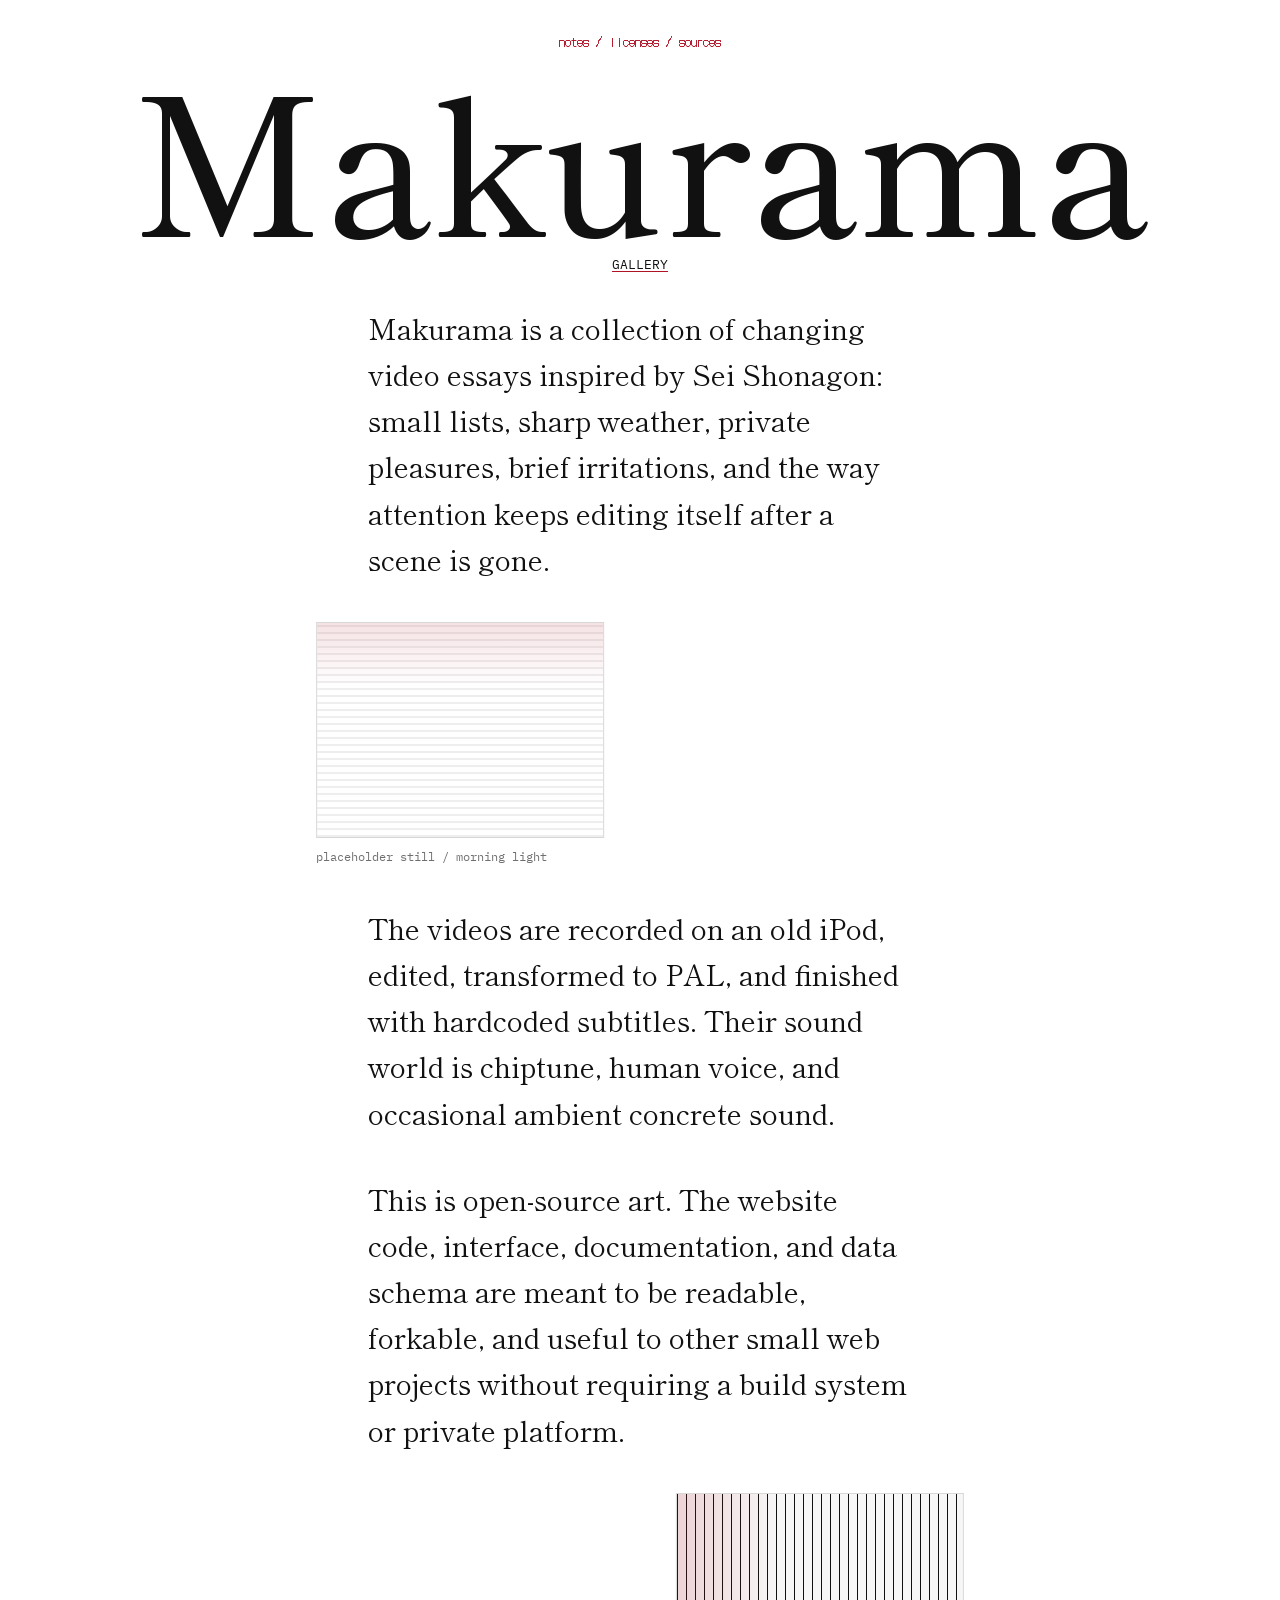
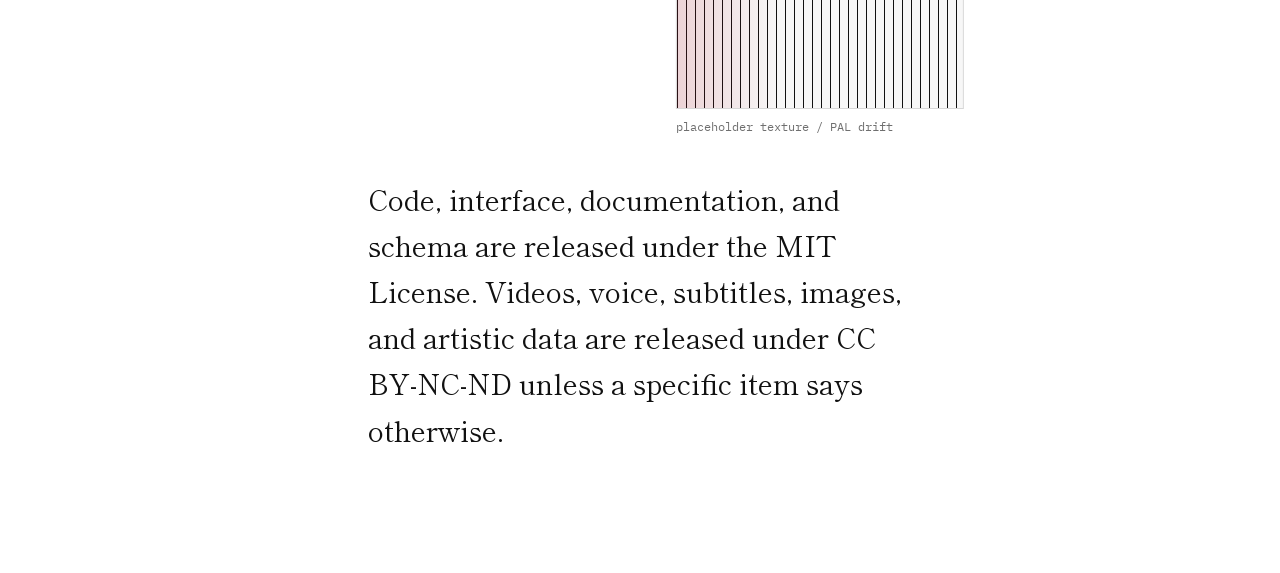
==== info.html @ 8e90f1b4 "Prototyping" ====
<!doctype html>
<html lang="en">
  <head>
    <meta charset="utf-8">
    <meta name="viewport" content="width=device-width, initial-scale=1">
    <meta name="description" content="Project information for Makurama.">
    <title>Makurama Info</title>
    <link rel="preconnect" href="https://fonts.googleapis.com">
    <link rel="preconnect" href="https://fonts.gstatic.com" crossorigin>
    <link href="https://fonts.googleapis.com/css2?family=DotGothic16&family=Dr+Sugiyama&family=IBM+Plex+Mono:wght@400;500;600&family=Shippori+Mincho:wght@400;500;700&display=swap" rel="stylesheet">
    <link rel="stylesheet" href="assets/css/style.css">
  </head>
  <body class="info-page">
    <a class="skip-link" href="#main">Skip to content</a>

    <header class="site-header compact-header">
      <p class="lofi-mark">notes / licenses / sources</p>
      <h1>Makurama</h1>
      <nav aria-label="Primary navigation">
        <a href="index.html">Gallery</a>
      </nav>
    </header>

    <main id="main" class="info-main" tabindex="-1">
      <article class="river-text">
        <p>
          Makurama is a collection of changing video essays inspired by Sei Shonagon:
          small lists, sharp weather, private pleasures, brief irritations, and the way
          attention keeps editing itself after a scene is gone.
        </p>

        <figure class="info-figure protrude-left">
          <div class="placeholder-image" role="img" aria-label="Placeholder still from a low resolution video"></div>
          <figcaption>placeholder still / morning light</figcaption>
        </figure>

        <p>
          The videos are recorded on an old iPod, edited, transformed to PAL, and finished
          with hardcoded subtitles. Their sound world is chiptune, human voice, and occasional
          ambient concrete sound.
        </p>

        <p>
          This is open-source art. The website code, interface, documentation, and data schema
          are meant to be readable, forkable, and useful to other small web projects without
          requiring a build system or private platform.
        </p>

        <figure class="info-figure protrude-right">
          <div class="placeholder-image striped" role="img" aria-label="Placeholder PAL texture block"></div>
          <figcaption>placeholder texture / PAL drift</figcaption>
        </figure>

        <p>
          Code, interface, documentation, and schema are released under the MIT License.
          Videos, voice, subtitles, images, and artistic data are released under
          CC BY-NC-ND unless a specific item says otherwise.
        </p>
      </article>
    </main>
  </body>
</html>
---- assets/css/style.css ----
:root {
  --paper: #fff;
  --ink: #111;
  --muted: #6f6f6f;
  --line: #d7d7d7;
  --soft: #f3f3f3;
  --red: #b11226;
  --focus: #d21f3c;
  --title-font: "Shippori Mincho", "Times New Roman", serif;
  --ui-font: "IBM Plex Mono", "Courier New", monospace;
  --accent-font: "DotGothic16", "IBM Plex Mono", monospace;
}

* {
  box-sizing: border-box;
}

html {
  background: var(--paper);
  color: var(--ink);
  font-family: var(--ui-font);
  font-size: 16px;
}

body {
  margin: 0;
  min-height: 100vh;
}

body.intro-active {
  overflow: hidden;
}

body.overlay-open {
  overflow: hidden;
}

a {
  color: inherit;
  text-decoration-color: var(--red);
  text-decoration-thickness: 1px;
  text-underline-offset: 0.18em;
}

button,
video {
  font: inherit;
}

button {
  color: inherit;
}

:focus-visible {
  outline: 2px solid var(--focus);
  outline-offset: 4px;
}

.visually-hidden {
  position: absolute;
  width: 1px;
  height: 1px;
  padding: 0;
  margin: -1px;
  overflow: hidden;
  clip: rect(0, 0, 0, 0);
  white-space: nowrap;
  border: 0;
}

.skip-link {
  position: fixed;
  left: 1rem;
  top: 1rem;
  z-index: 20;
  padding: 0.65rem 0.85rem;
  background: var(--paper);
  border: 1px solid var(--ink);
  transform: translateY(-180%);
}

.skip-link:focus {
  transform: translateY(0);
}

#intro-screen {
  position: fixed;
  inset: 0;
  z-index: 9999;
  display: grid;
  place-items: center;
  padding: 1.5rem;
  background: var(--paper);
  color: var(--ink);
  opacity: 1;
  pointer-events: auto;
  cursor: pointer;
  transition: opacity 1200ms ease;
}

#intro-screen.intro-dismissing,
#intro-screen.intro-hidden {
  opacity: 0;
  pointer-events: none;
}

#intro-screen blockquote {
  margin: 0;
}

#intro-screen p {
  max-width: 18rem;
  margin: 0;
  color: var(--muted);
  font-family: var(--title-font);
  font-size: clamp(1.25rem, 4vw, 2.2rem);
  line-height: 1.35;
  text-align: center;
}

.site-header {
  display: grid;
  place-items: center;
  gap: 1rem;
  padding: 2rem 1.25rem 2.5rem;
  text-align: center;
}

.compact-header {
  padding-bottom: 1rem;
}

.site-header h1 {
  margin: 0;
  font-family: var(--title-font);
  font-size: clamp(4.4rem, 16vw, 12rem);
  font-weight: 500;
  line-height: 0.9;
  letter-spacing: 0;
  text-transform: none;
  color: var(--ink);
  background: transparent;
}

.site-title,
.site-title:focus,
.site-title:active,
.site-title:focus-visible,
.site-header h1,
.site-header h1:focus,
.site-header h1:active,
.site-header h1:focus-visible {
  color: var(--ink);
  background: transparent;
}

.site-title:focus {
  outline: none;
}

.site-title:focus-visible {
  outline: 1px solid var(--red);
  outline-offset: 0.35rem;
}

.site-header nav {
  font-size: 0.82rem;
  text-transform: uppercase;
}

.lofi-mark {
  margin: 0;
  color: var(--red);
  font-family: var(--accent-font);
  font-size: 0.82rem;
  letter-spacing: 0;
}

main {
  padding: 0 1.25rem 5rem;
}

.filter-section {
  max-width: 66rem;
  margin: 0 auto 2rem;
}

.tag-filters,
.version-switcher {
  display: flex;
  flex-wrap: wrap;
  justify-content: center;
  gap: 0.55rem;
}

.tag-button,
.version-button,
.close-button {
  min-height: 2.5rem;
  border: 1px solid var(--line);
  background: var(--paper);
  cursor: pointer;
}

.tag-button,
.version-button {
  padding: 0.55rem 0.8rem;
  font-size: 0.78rem;
  text-transform: uppercase;
}

.tag-button[aria-pressed="true"],
.version-button[aria-pressed="true"] {
  border-color: var(--red);
  color: var(--red);
}

.gallery-section {
  max-width: 74rem;
  margin: 0 auto;
}

.gallery {
  display: grid;
  grid-template-columns: repeat(auto-fit, minmax(min(100%, 17rem), 1fr));
  gap: 1px;
  border: 1px solid var(--line);
  background: var(--line);
}

.gallery-card {
  min-height: 24rem;
  background: var(--paper);
}

.card-button {
  display: grid;
  grid-template-rows: minmax(12rem, 1fr) auto;
  width: 100%;
  min-height: 24rem;
  padding: 0;
  border: 0;
  background: var(--paper);
  text-align: left;
  cursor: pointer;
}

.card-button:hover .card-title,
.card-button:focus-visible .card-title {
  color: var(--red);
}

.card-button img {
  width: 100%;
  height: 100%;
  min-height: 12rem;
  object-fit: cover;
  background:
    linear-gradient(90deg, transparent 49%, rgba(0, 0, 0, 0.05) 50%, transparent 51%),
    var(--soft);
  border-bottom: 1px solid var(--line);
  filter: grayscale(1);
}

.card-button img.is-missing {
  border: 0;
  color: transparent;
}

.card-content {
  display: grid;
  gap: 0.8rem;
  padding: 1rem;
}

.card-title {
  font-family: var(--title-font);
  font-size: 1.8rem;
  line-height: 1.1;
}

.card-description {
  color: var(--muted);
  font-size: 0.9rem;
  line-height: 1.55;
}

.card-tags,
.gallery-status,
.transcript-note,
.noscript-fallback,
.text-fallback {
  color: var(--muted);
  font-size: 0.78rem;
  line-height: 1.7;
}

.card-tags {
  color: var(--red);
  font-family: var(--accent-font);
}

.gallery-status {
  margin: 1rem 0 0;
  text-align: center;
}

.text-fallback {
  display: none;
  max-width: 38rem;
  margin: 4rem auto 0;
  border-top: 1px solid var(--line);
  padding-top: 1.5rem;
}

.text-only .text-fallback {
  display: block;
}

.video-overlay {
  position: fixed;
  inset: 0;
  z-index: 10;
  display: grid;
  place-items: center;
  padding: 1rem;
  opacity: 0;
  transition: opacity 260ms ease;
}

.video-overlay.is-visible {
  opacity: 1;
}

.overlay-plane {
  position: absolute;
  inset: 0;
  background: rgba(255, 255, 255, 0.96);
}

.video-dialog {
  position: relative;
  z-index: 1;
  width: min(100%, 58rem);
  max-height: calc(100vh - 2rem);
  overflow: auto;
  display: grid;
  gap: 1rem;
  justify-items: center;
  padding: clamp(1rem, 4vw, 2.5rem);
  background: var(--paper);
  border: 1px solid var(--line);
  text-align: center;
  transform: translateY(0.5rem);
  transition: transform 260ms ease;
}

.video-overlay.is-visible .video-dialog {
  transform: translateY(0);
}

.close-button {
  position: absolute;
  right: 0.75rem;
  top: 0.75rem;
  width: 2.5rem;
  padding: 0;
  color: var(--red);
  font-family: var(--accent-font);
  font-size: 1rem;
}

.video-dialog h2 {
  margin: 0;
  font-family: var(--title-font);
  font-size: clamp(2.4rem, 8vw, 5.5rem);
  font-weight: 500;
  line-height: 1;
}

.overlay-description {
  max-width: 38rem;
  margin: 0;
  color: var(--muted);
  line-height: 1.7;
}

.video-dialog video {
  width: min(100%, 44rem);
  aspect-ratio: 4 / 3;
  background: var(--ink);
}

.noscript-fallback {
  max-width: 38rem;
  margin: 3rem auto;
  padding: 1rem;
  border: 1px solid var(--line);
}

.info-main {
  padding-top: 1rem;
}

.river-text {
  max-width: 34rem;
  margin: 0 auto;
  font-family: var(--title-font);
  font-size: clamp(1.25rem, 2.2vw, 1.75rem);
  line-height: 1.65;
}

.river-text p {
  margin: 0 0 2.5rem;
}

.info-figure {
  width: min(18rem, 62vw);
  margin: 0 0 2.5rem;
  font-family: var(--ui-font);
  font-size: 0.72rem;
  line-height: 1.5;
  color: var(--muted);
}

.protrude-left {
  transform: translateX(-18%);
}

.protrude-right {
  margin-left: auto;
  transform: translateX(18%);
}

.placeholder-image {
  aspect-ratio: 4 / 3;
  border: 1px solid var(--line);
  background:
    linear-gradient(180deg, rgba(177, 18, 38, 0.12), transparent 30%),
    repeating-linear-gradient(0deg, #eee 0 2px, #fff 2px 7px);
}

.placeholder-image.striped {
  background:
    linear-gradient(90deg, rgba(177, 18, 38, 0.16), transparent 36%),
    repeating-linear-gradient(90deg, #111 0 1px, #f7f7f7 1px 9px);
}

.info-figure figcaption {
  margin-top: 0.6rem;
}

@media (max-width: 640px) {
  .site-header h1 {
    font-size: clamp(4rem, 22vw, 7rem);
  }

  .gallery-card,
  .card-button {
    min-height: 21rem;
  }

  .protrude-left,
  .protrude-right {
    transform: none;
  }
}

@media (prefers-reduced-motion: reduce) {
  #intro-screen {
    transition-duration: 80ms !important;
  }

  *,
  *::before,
  *::after {
    scroll-behavior: auto !important;
    transition-duration: 0.001ms !important;
    animation-duration: 0.001ms !important;
    animation-iteration-count: 1 !important;
  }
}
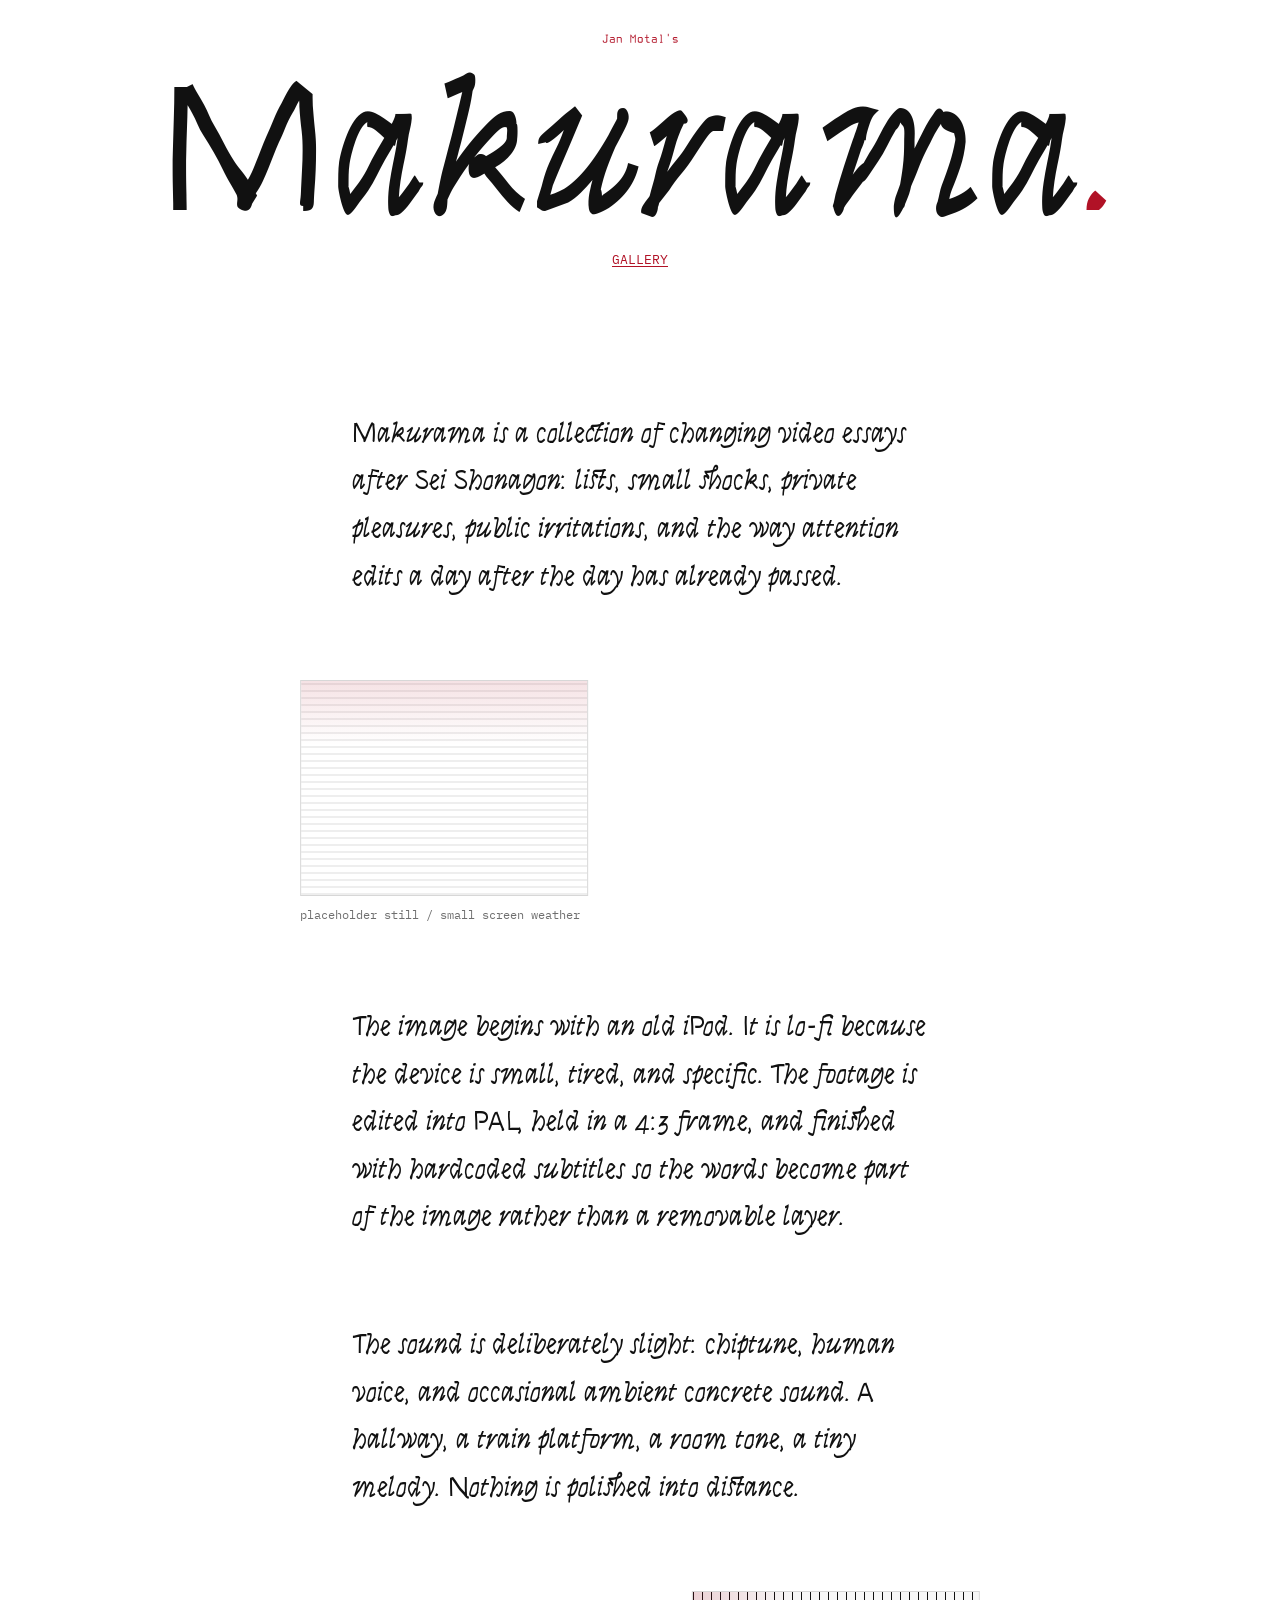
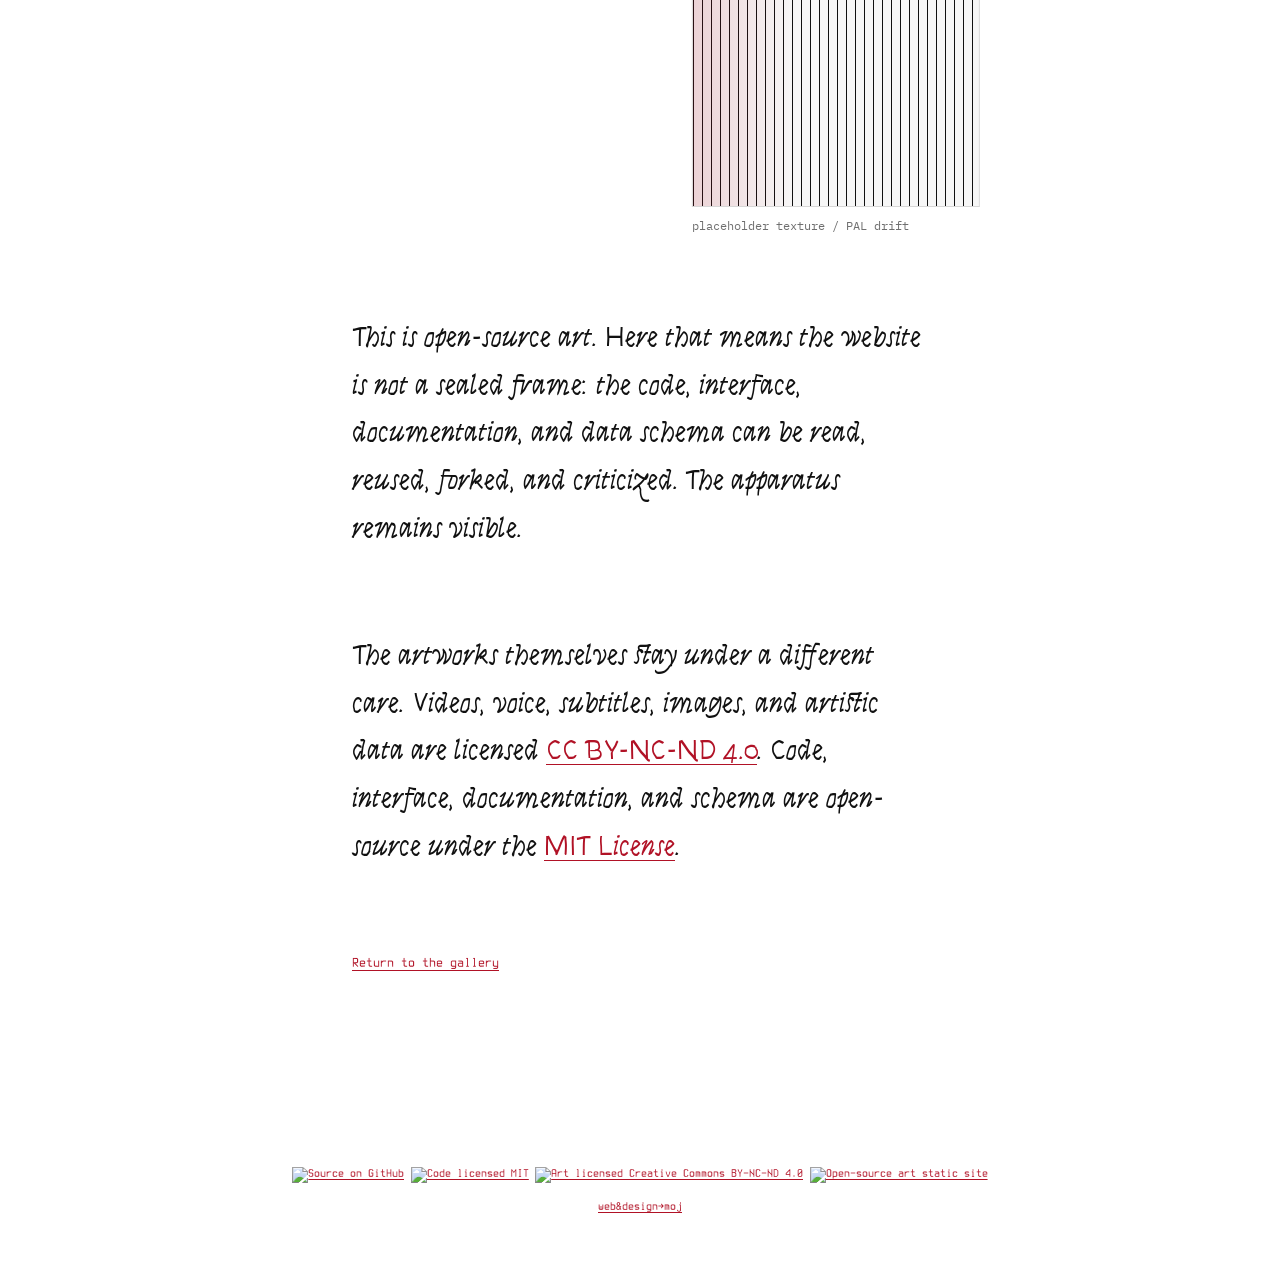
==== commit 511330db: "Polish title footer and river info page" ====
--- a/info.html
+++ b/info.html
@@ -7,56 +7,89 @@
     <title>Makurama Info</title>
     <link rel="preconnect" href="https://fonts.googleapis.com">
     <link rel="preconnect" href="https://fonts.gstatic.com" crossorigin>
-    <link href="https://fonts.googleapis.com/css2?family=DotGothic16&family=Dr+Sugiyama&family=IBM+Plex+Mono:wght@400;500;600&family=Shippori+Mincho:wght@400;500;700&display=swap" rel="stylesheet">
+    <link href="https://fonts.googleapis.com/css2?family=IBM+Plex+Mono:wght@400;500;600&family=Shippori+Mincho:wght@400;500;700&family=Syne+Tactile&display=swap" rel="stylesheet">
     <link rel="stylesheet" href="assets/css/style.css">
   </head>
   <body class="info-page">
     <a class="skip-link" href="#main">Skip to content</a>
 
     <header class="site-header compact-header">
-      <p class="lofi-mark">notes / licenses / sources</p>
-      <h1>Makurama</h1>
+      <p class="lofi-mark">Jan Motal's</p>
+      <h1 class="site-title">Makurama<span class="title-dot">.</span></h1>
       <nav aria-label="Primary navigation">
         <a href="index.html">Gallery</a>
       </nav>
     </header>
 
     <main id="main" class="info-main" tabindex="-1">
-      <article class="river-text">
+      <article class="river-text" aria-labelledby="about-title">
+        <h2 id="about-title" class="visually-hidden">About Makurama</h2>
+
         <p>
-          Makurama is a collection of changing video essays inspired by Sei Shonagon:
-          small lists, sharp weather, private pleasures, brief irritations, and the way
-          attention keeps editing itself after a scene is gone.
+          Makurama is a collection of changing video essays after Sei Shonagon:
+          lists, small shocks, private pleasures, public irritations, and the way
+          attention edits a day after the day has already passed.
         </p>
 
         <figure class="info-figure protrude-left">
-          <div class="placeholder-image" role="img" aria-label="Placeholder still from a low resolution video"></div>
-          <figcaption>placeholder still / morning light</figcaption>
+          <div class="placeholder-image" role="img" aria-label="Placeholder still suggesting a low resolution iPod video frame"></div>
+          <figcaption>placeholder still / small screen weather</figcaption>
         </figure>
 
         <p>
-          The videos are recorded on an old iPod, edited, transformed to PAL, and finished
-          with hardcoded subtitles. Their sound world is chiptune, human voice, and occasional
-          ambient concrete sound.
+          The image begins with an old iPod. It is lo-fi because the device is small,
+          tired, and specific. The footage is edited into PAL, held in a 4:3 frame,
+          and finished with hardcoded subtitles so the words become part of the image
+          rather than a removable layer.
         </p>
 
         <p>
-          This is open-source art. The website code, interface, documentation, and data schema
-          are meant to be readable, forkable, and useful to other small web projects without
-          requiring a build system or private platform.
+          The sound is deliberately slight: chiptune, human voice, and occasional
+          ambient concrete sound. A hallway, a train platform, a room tone, a tiny
+          melody. Nothing is polished into distance.
         </p>
 
         <figure class="info-figure protrude-right">
-          <div class="placeholder-image striped" role="img" aria-label="Placeholder PAL texture block"></div>
+          <div class="placeholder-image striped" role="img" aria-label="Placeholder texture suggesting PAL scan lines and red drift"></div>
           <figcaption>placeholder texture / PAL drift</figcaption>
         </figure>
 
         <p>
-          Code, interface, documentation, and schema are released under the MIT License.
-          Videos, voice, subtitles, images, and artistic data are released under
-          CC BY-NC-ND unless a specific item says otherwise.
+          This is open-source art. Here that means the website is not a sealed frame:
+          the code, interface, documentation, and data schema can be read, reused,
+          forked, and criticized. The apparatus remains visible.
+        </p>
+
+        <p>
+          The artworks themselves stay under a different care. Videos, voice,
+          subtitles, images, and artistic data are licensed
+          <a href="https://creativecommons.org/licenses/by-nc-nd/4.0/">CC BY-NC-ND 4.0</a>.
+          Code, interface, documentation, and schema are open-source under the
+          <a href="LICENSE">MIT License</a>.
+        </p>
+
+        <p class="river-return">
+          <a href="index.html">Return to the gallery</a>
         </p>
       </article>
     </main>
+
+    <footer class="site-footer">
+      <div class="footer-badges" aria-label="Project links and licenses">
+        <a href="https://github.com/motajama/makurama">
+          <img src="https://img.shields.io/badge/source-GitHub-111111?style=flat-square&amp;logo=github" alt="Source on GitHub">
+        </a>
+        <a href="LICENSE">
+          <img src="https://img.shields.io/badge/code-MIT-111111?style=flat-square" alt="Code licensed MIT">
+        </a>
+        <a href="https://creativecommons.org/licenses/by-nc-nd/4.0/">
+          <img src="https://img.shields.io/badge/art-CC%20BY--NC--ND%204.0-b11226?style=flat-square" alt="Art licensed Creative Commons BY-NC-ND 4.0">
+        </a>
+        <a href="https://github.com/motajama/makurama">
+          <img src="https://img.shields.io/badge/open--source-art-6f6f6f?style=flat-square" alt="Open-source art static site">
+        </a>
+      </div>
+      <p><a href="https://www.janmotal.cz">web&amp;design&rarr;moj</a></p>
+    </footer>
   </body>
 </html>
--- a/assets/css/style.css
+++ b/assets/css/style.css
@@ -1,3 +1,9 @@
+@font-face {
+  font-family: "TerminusLocal";
+  src: url("../fonts/terminus/TerminusTTF-4.49.3.ttf") format("truetype");
+  font-display: swap;
+}
+
 :root {
   --paper: #fff;
   --ink: #111;
@@ -5,14 +11,19 @@
   --line: #d7d7d7;
   --soft: #f3f3f3;
   --red: #b11226;
-  --focus: #d21f3c;
-  --title-font: "Shippori Mincho", "Times New Roman", serif;
+  --focus: #b11226;
+  --title-font: "Syne Tactile", "Shippori Mincho", serif;
   --ui-font: "IBM Plex Mono", "Courier New", monospace;
-  --accent-font: "DotGothic16", "IBM Plex Mono", monospace;
+  --accent-font: "TerminusLocal", "Terminus", "Terminus (TTF)", "VT323", "IBM Plex Mono", monospace;
 }
 
 * {
   box-sizing: border-box;
+}
+
+html,
+body {
+  cursor: auto;
 }
 
 html {
@@ -40,6 +51,13 @@
   text-decoration-color: var(--red);
   text-decoration-thickness: 1px;
   text-underline-offset: 0.18em;
+}
+
+a,
+button,
+.card-button,
+[role="button"] {
+  cursor: pointer;
 }
 
 button,
@@ -93,9 +111,12 @@
   background: var(--paper);
   color: var(--ink);
   opacity: 1;
+  visibility: visible;
   pointer-events: auto;
   cursor: pointer;
-  transition: opacity 1200ms ease;
+  transition-property: opacity;
+  transition-duration: 1600ms;
+  transition-timing-function: ease;
 }
 
 #intro-screen.intro-dismissing,
@@ -104,6 +125,11 @@
   pointer-events: none;
 }
 
+#intro-screen[hidden],
+.video-overlay[hidden] {
+  display: none !important;
+}
+
 #intro-screen blockquote {
   margin: 0;
 }
@@ -124,6 +150,7 @@
   gap: 1rem;
   padding: 2rem 1.25rem 2.5rem;
   text-align: center;
+  background: transparent;
 }
 
 .compact-header {
@@ -152,6 +179,7 @@
 .site-header h1:focus-visible {
   color: var(--ink);
   background: transparent;
+  box-shadow: none;
 }
 
 .site-title:focus {
@@ -163,6 +191,10 @@
   outline-offset: 0.35rem;
 }
 
+.title-dot {
+  color: var(--red);
+}
+
 .site-header nav {
   font-size: 0.82rem;
   text-transform: uppercase;
@@ -171,6 +203,7 @@
 .lofi-mark {
   margin: 0;
   color: var(--red);
+  background: transparent;
   font-family: var(--accent-font);
   font-size: 0.82rem;
   letter-spacing: 0;
@@ -191,6 +224,7 @@
   flex-wrap: wrap;
   justify-content: center;
   gap: 0.55rem;
+  font-family: var(--accent-font);
 }
 
 .tag-button,
@@ -205,6 +239,7 @@
 .tag-button,
 .version-button {
   padding: 0.55rem 0.8rem;
+  font-family: var(--accent-font);
   font-size: 0.78rem;
   text-transform: uppercase;
 }
@@ -285,12 +320,21 @@
   line-height: 1.55;
 }
 
+.card-subtitle,
+.overlay-subtitle {
+  color: var(--muted);
+  font-family: var(--ui-font);
+  font-size: 0.9rem;
+  line-height: 1.45;
+}
+
 .card-tags,
 .gallery-status,
 .transcript-note,
 .noscript-fallback,
 .text-fallback {
   color: var(--muted);
+  font-family: var(--accent-font);
   font-size: 0.78rem;
   line-height: 1.7;
 }
@@ -325,11 +369,15 @@
   place-items: center;
   padding: 1rem;
   opacity: 0;
+  visibility: hidden;
+  pointer-events: none;
   transition: opacity 260ms ease;
 }
 
 .video-overlay.is-visible {
   opacity: 1;
+  visibility: visible;
+  pointer-events: auto;
 }
 
 .overlay-plane {
@@ -385,6 +433,10 @@
   line-height: 1.7;
 }
 
+.meta-line {
+  display: block;
+}
+
 .video-dialog video {
   width: min(100%, 44rem);
   aspect-ratio: 4 / 3;
@@ -398,25 +450,57 @@
   border: 1px solid var(--line);
 }
 
+.site-footer {
+  display: grid;
+  place-items: center;
+  gap: 0.85rem;
+  padding: 2rem 1.25rem 3rem;
+  text-align: center;
+  font-family: var(--accent-font);
+  font-size: 0.78rem;
+  color: var(--muted);
+}
+
+.footer-badges {
+  display: flex;
+  flex-wrap: wrap;
+  justify-content: center;
+  gap: 0.4rem;
+}
+
+.footer-badges img {
+  display: block;
+  height: 20px;
+}
+
+.site-footer p {
+  margin: 0;
+}
+
+.site-footer a,
+.info-page a {
+  color: var(--red);
+}
+
 .info-main {
-  padding-top: 1rem;
+  padding-top: clamp(5rem, 14vh, 9rem);
 }
 
 .river-text {
-  max-width: 34rem;
+  max-width: 36rem;
   margin: 0 auto;
   font-family: var(--title-font);
   font-size: clamp(1.25rem, 2.2vw, 1.75rem);
-  line-height: 1.65;
+  line-height: 1.7;
 }
 
 .river-text p {
-  margin: 0 0 2.5rem;
+  margin: 0 0 clamp(2.5rem, 7vw, 5rem);
 }
 
 .info-figure {
   width: min(18rem, 62vw);
-  margin: 0 0 2.5rem;
+  margin: 0 0 clamp(2.5rem, 7vw, 5rem);
   font-family: var(--ui-font);
   font-size: 0.72rem;
   line-height: 1.5;
@@ -450,6 +534,11 @@
   margin-top: 0.6rem;
 }
 
+.river-return {
+  font-family: var(--accent-font);
+  font-size: 0.9rem;
+}
+
 @media (max-width: 640px) {
   .site-header h1 {
     font-size: clamp(4rem, 22vw, 7rem);
@@ -463,6 +552,10 @@
   .protrude-left,
   .protrude-right {
     transform: none;
+  }
+
+  .info-figure {
+    width: 100%;
   }
 }
 
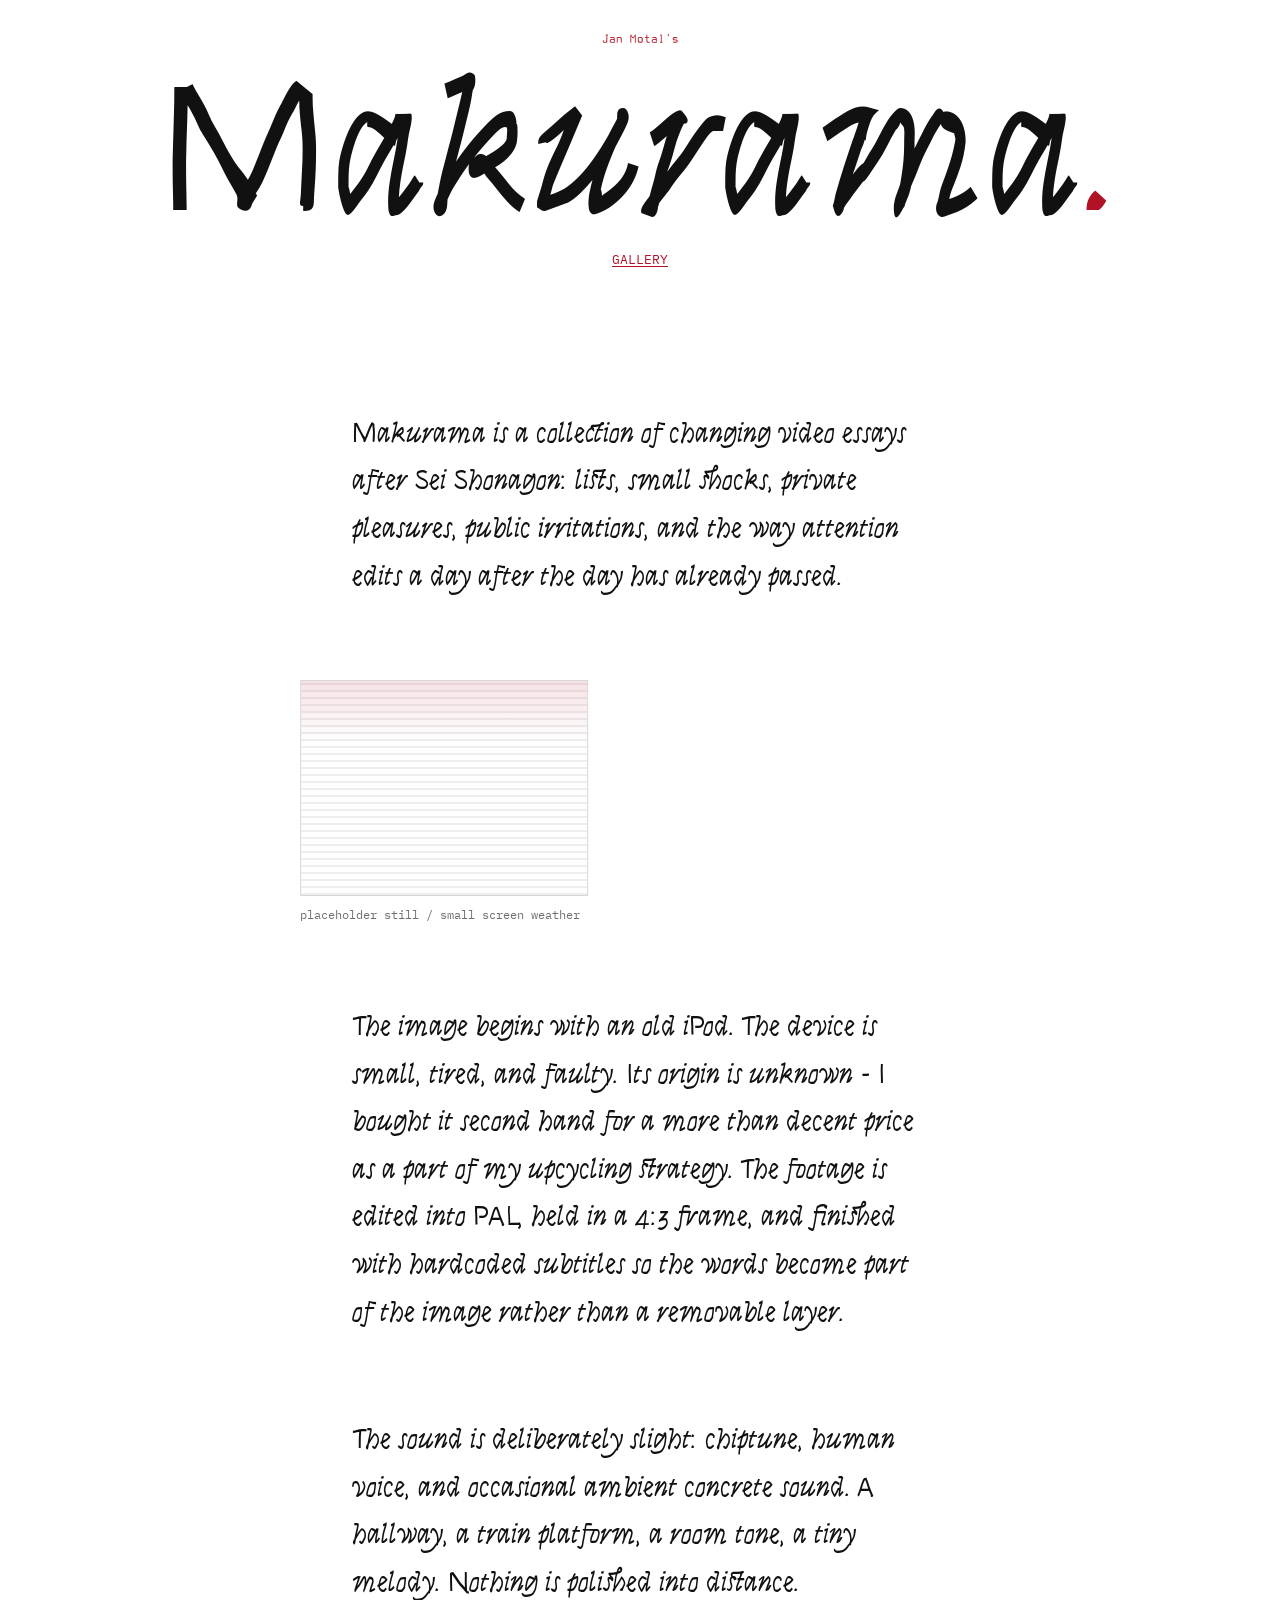
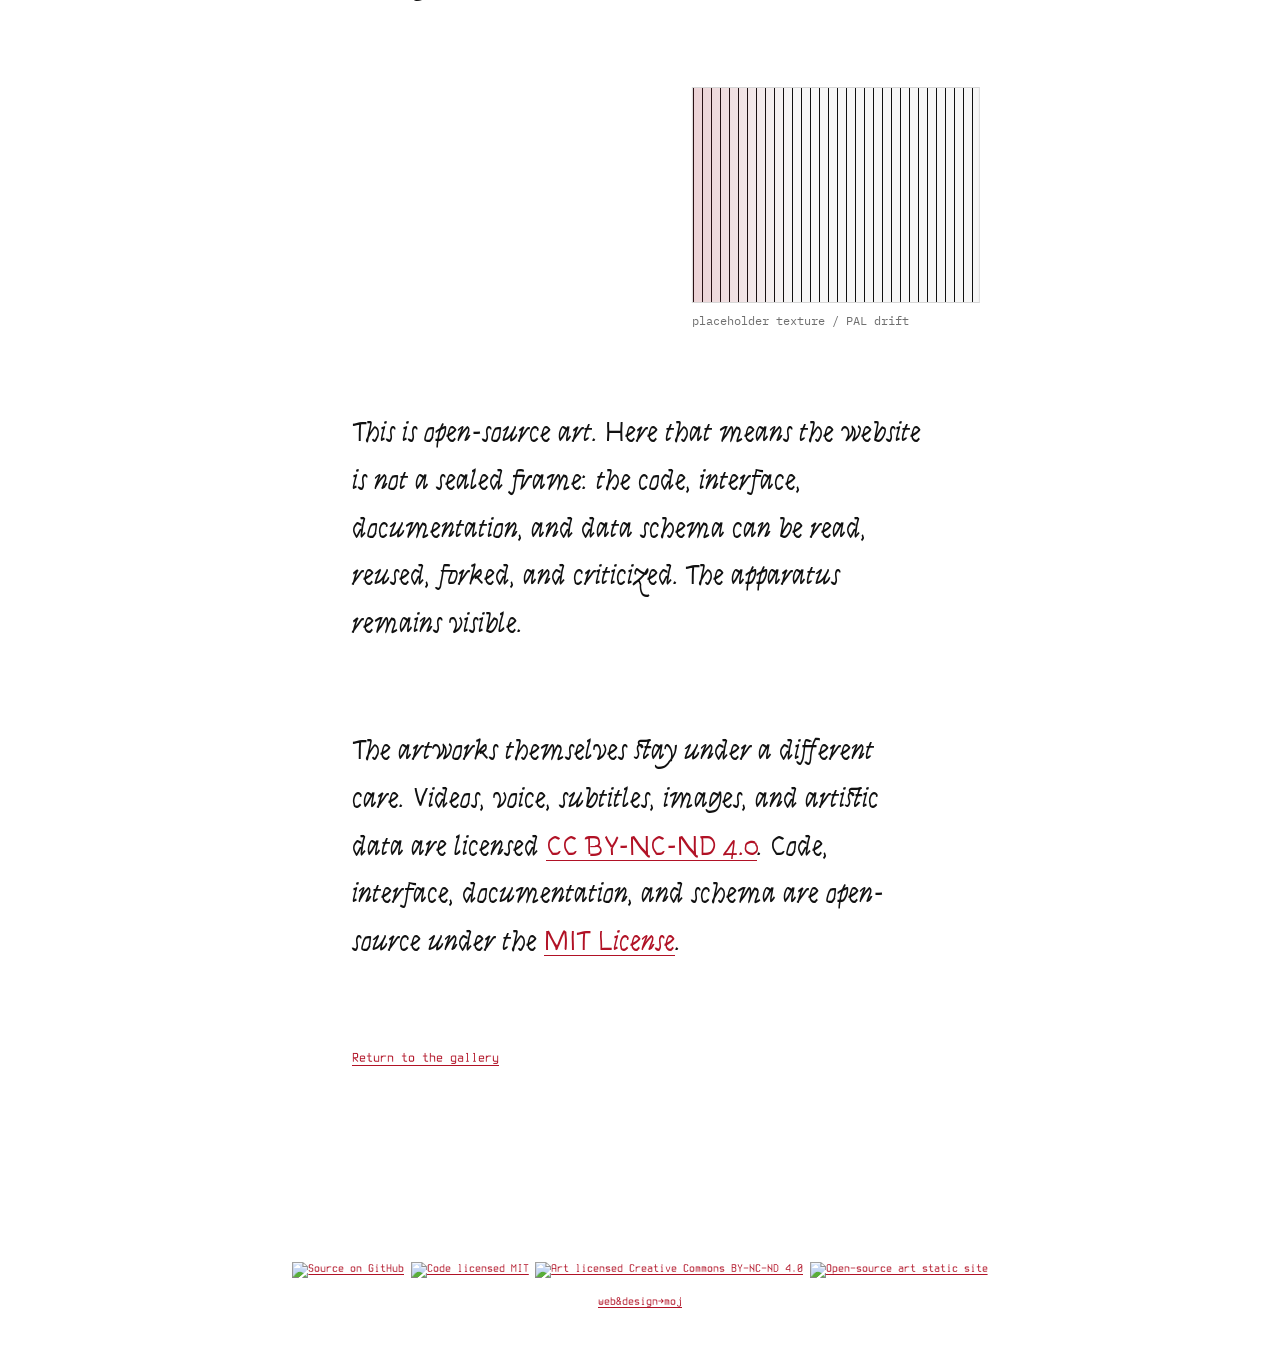
==== commit a1838957: "Transition improvement" ====
--- a/info.html
+++ b/info.html
@@ -37,8 +37,8 @@
         </figure>
 
         <p>
-          The image begins with an old iPod. It is lo-fi because the device is small,
-          tired, and specific. The footage is edited into PAL, held in a 4:3 frame,
+          The image begins with an old iPod. The device is small,
+          tired, and faulty. Its origin is unknown - I bought it second hand for a more than decent price as a part of my upcycling strategy. The footage is edited into PAL, held in a 4:3 frame,
           and finished with hardcoded subtitles so the words become part of the image
           rather than a removable layer.
         </p>
--- a/assets/css/style.css
+++ b/assets/css/style.css
@@ -102,6 +102,7 @@
 }
 
 #intro-screen {
+  --intro-transition-duration: 3s;
   position: fixed;
   inset: 0;
   z-index: 9999;
@@ -115,8 +116,8 @@
   pointer-events: auto;
   cursor: pointer;
   transition-property: opacity;
-  transition-duration: 1600ms;
-  transition-timing-function: ease;
+  transition-duration: var(--intro-transition-duration);
+  transition-timing-function: in-out;
 }
 
 #intro-screen.intro-dismissing,
@@ -141,6 +142,16 @@
   font-family: var(--title-font);
   font-size: clamp(1.25rem, 4vw, 2.2rem);
   line-height: 1.35;
+  text-align: center;
+}
+
+#intro-screen cite {
+  display: block;
+  margin-top: 1rem;
+  color: var(--red);
+  font-family: var(--accent-font);
+  font-size: 0.8rem;
+  font-style: normal;
   text-align: center;
 }
 
@@ -560,10 +571,6 @@
 }
 
 @media (prefers-reduced-motion: reduce) {
-  #intro-screen {
-    transition-duration: 80ms !important;
-  }
-
   *,
   *::before,
   *::after {
@@ -572,4 +579,8 @@
     animation-duration: 0.001ms !important;
     animation-iteration-count: 1 !important;
   }
-}
+
+  #intro-screen {
+    transition-duration: var(--intro-transition-duration) !important;
+  }
+}
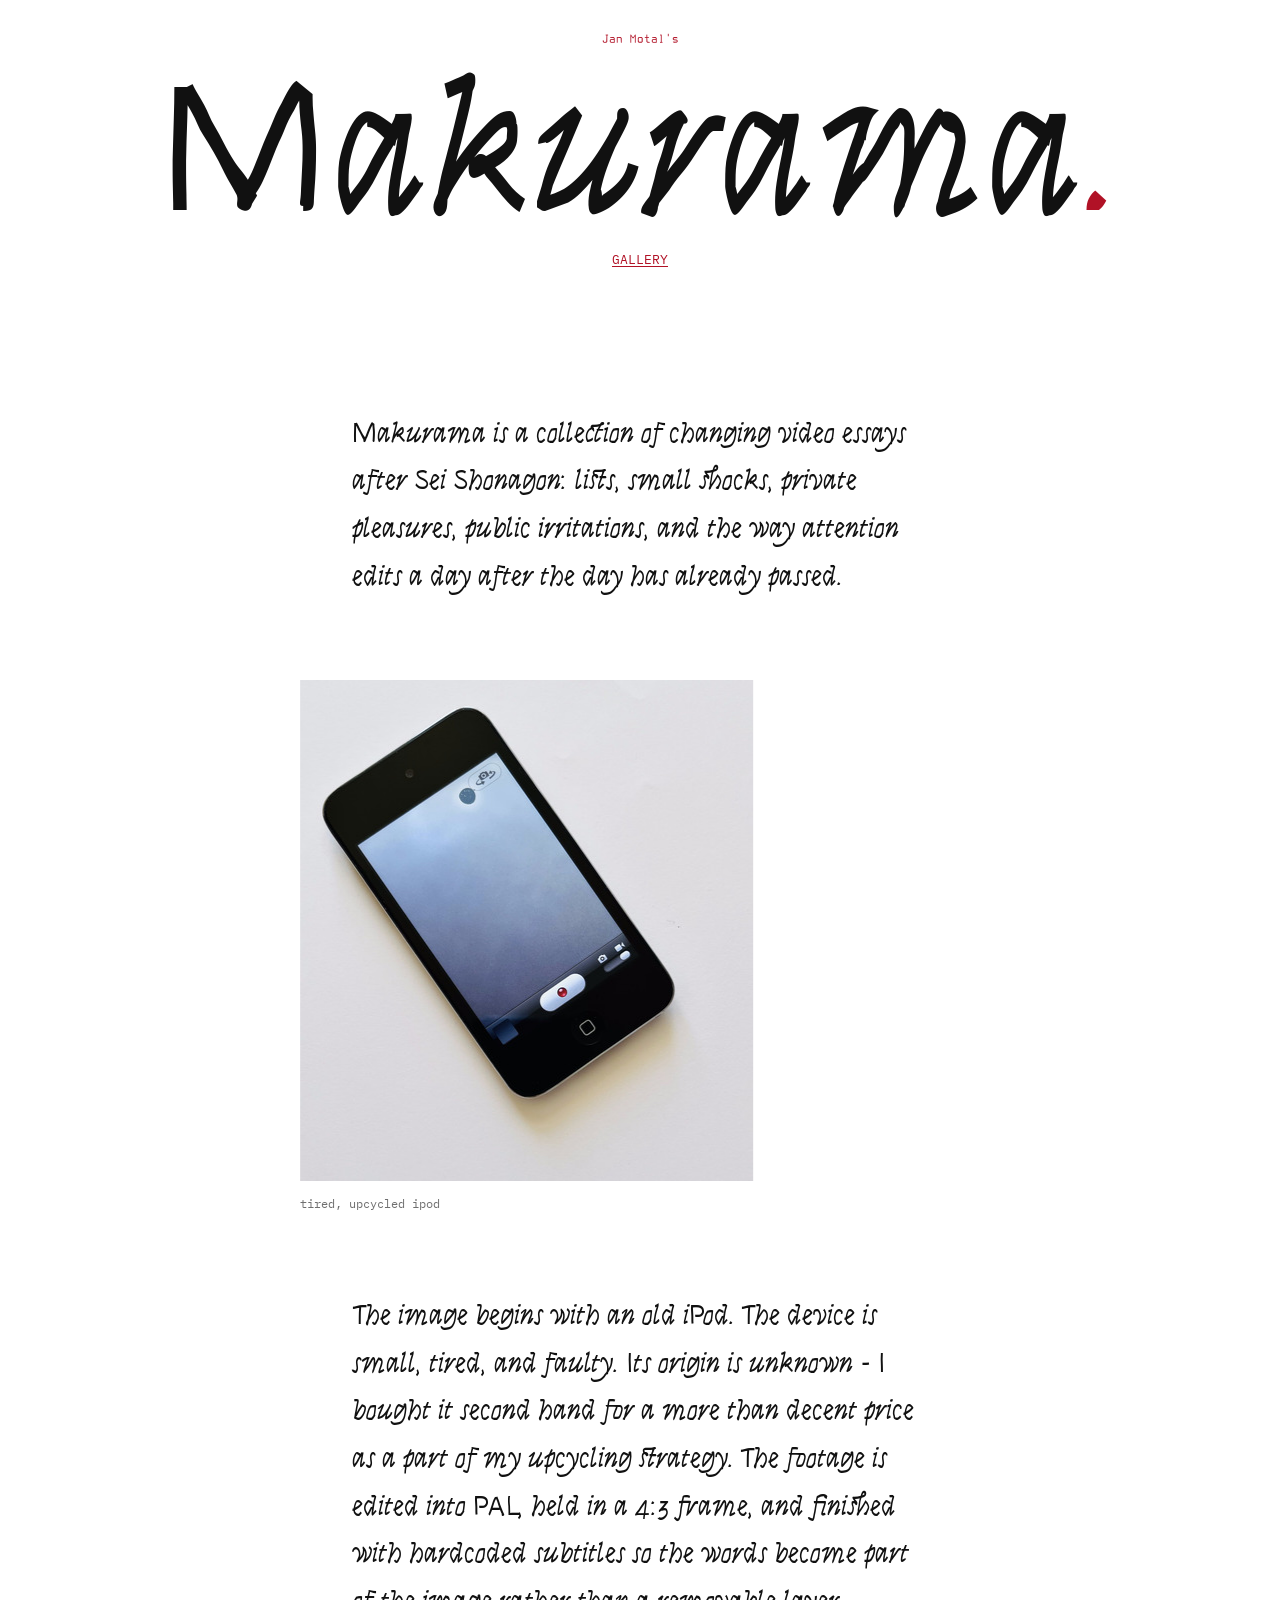
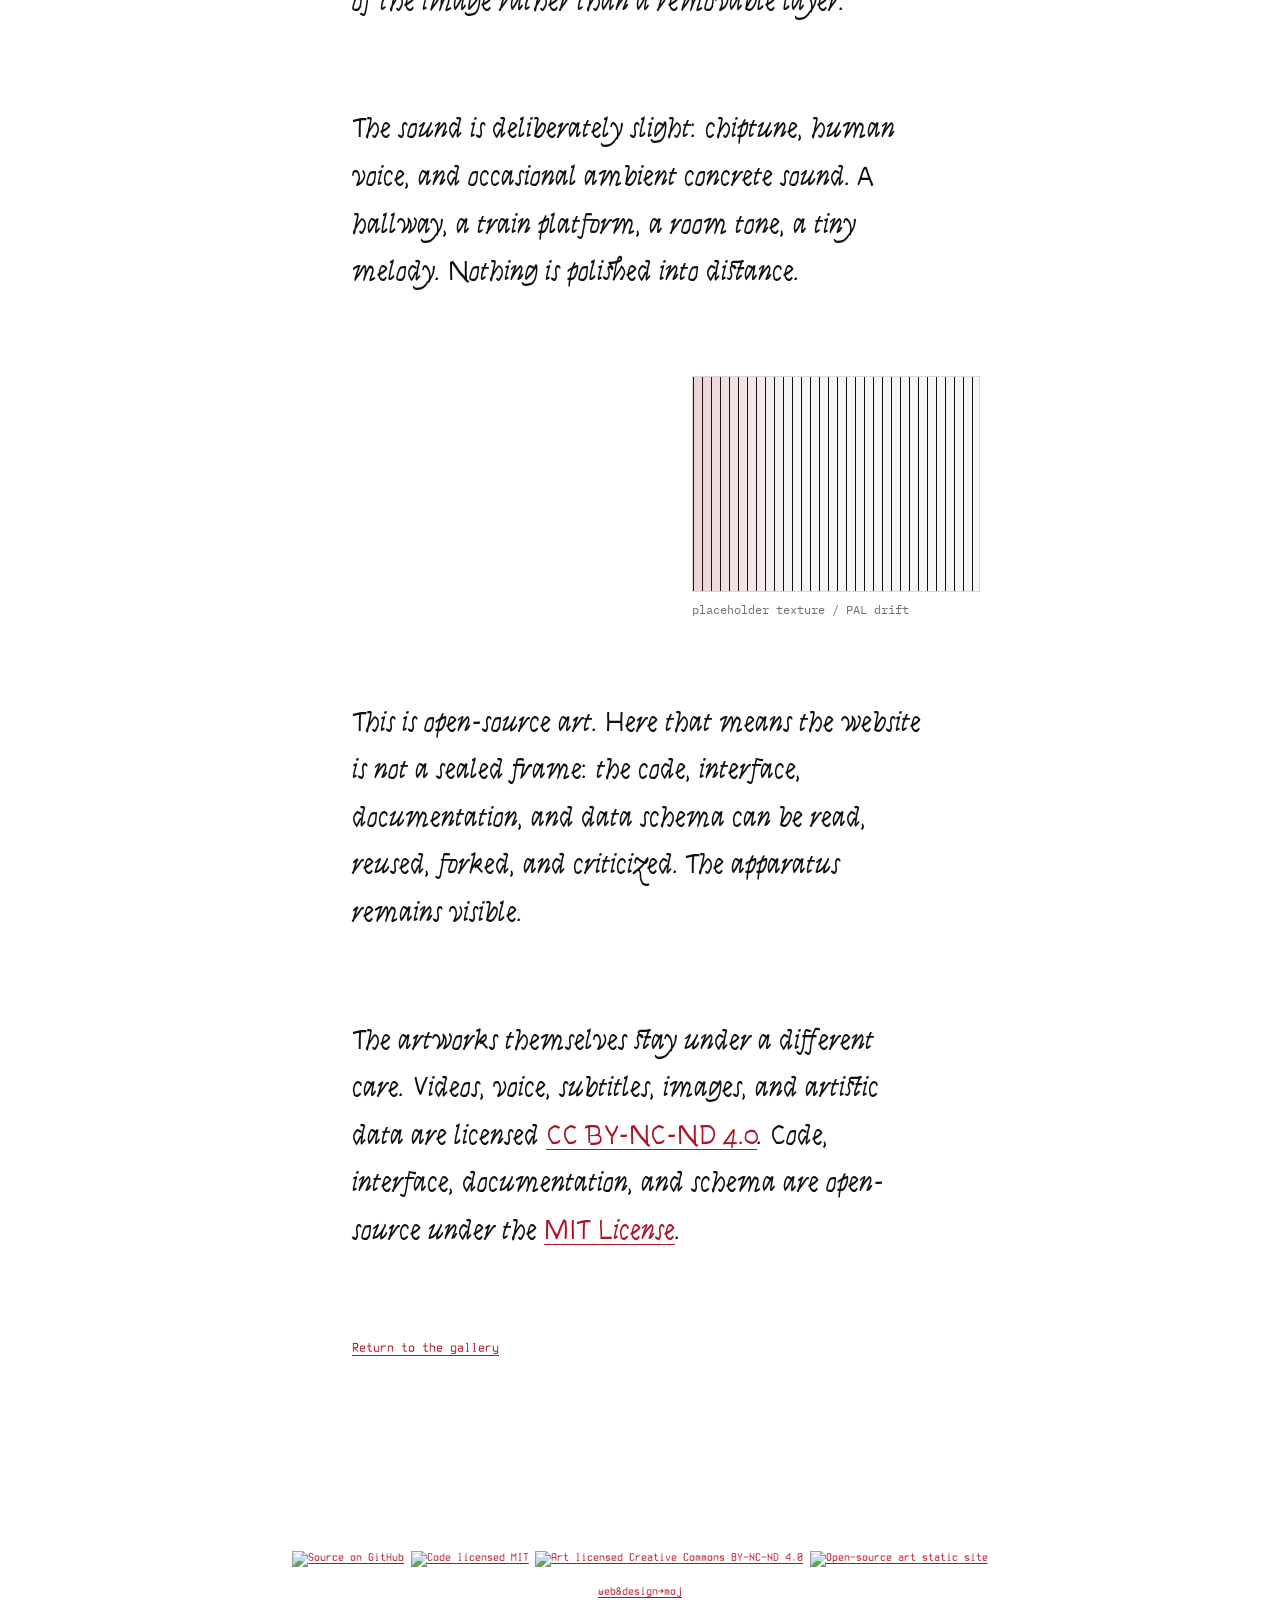
==== commit 773a0ced: "Minor polishing" ====
--- a/info.html
+++ b/info.html
@@ -32,8 +32,8 @@
         </p>
 
         <figure class="info-figure protrude-left">
-          <div class="placeholder-image" role="img" aria-label="Placeholder still suggesting a low resolution iPod video frame"></div>
-          <figcaption>placeholder still / small screen weather</figcaption>
+          <img src="assets/info/ipod.jpg" /></div>
+          <figcaption>tired, upcycled ipod</figcaption>
         </figure>
 
         <p>
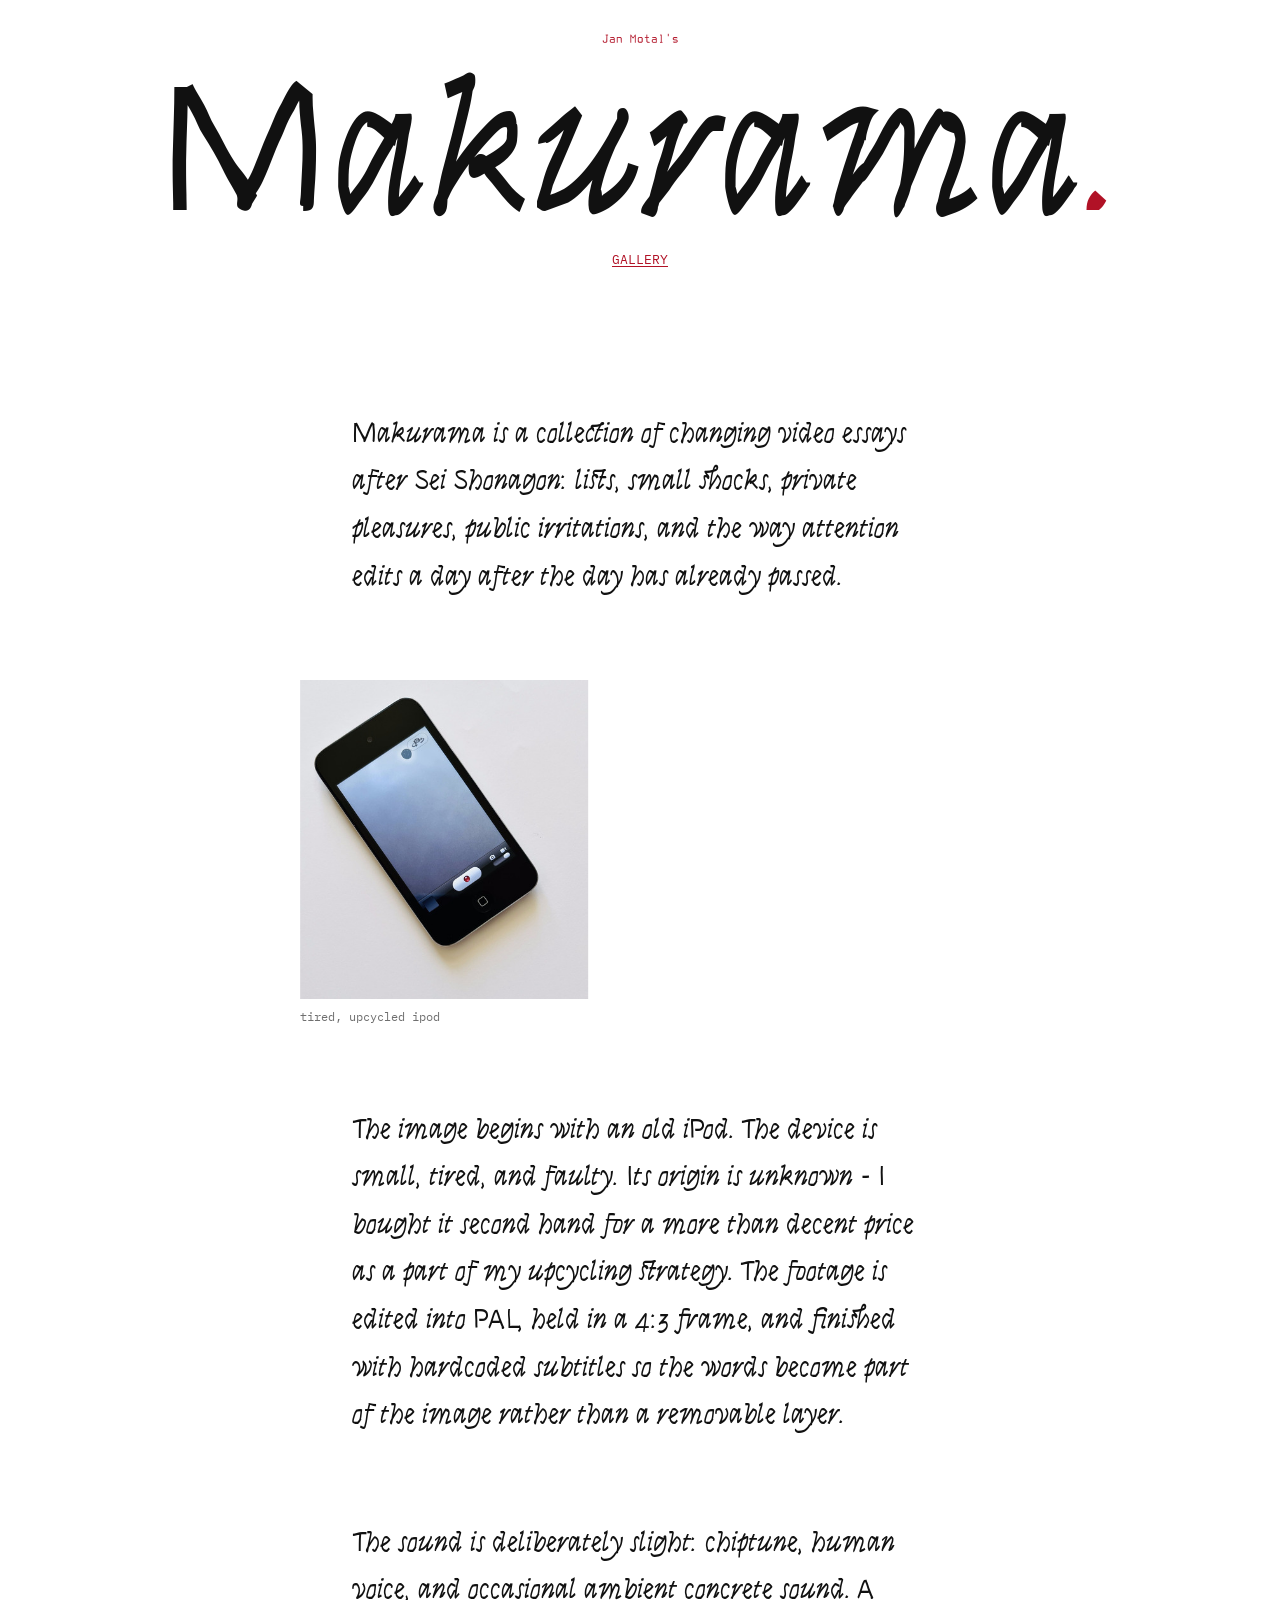
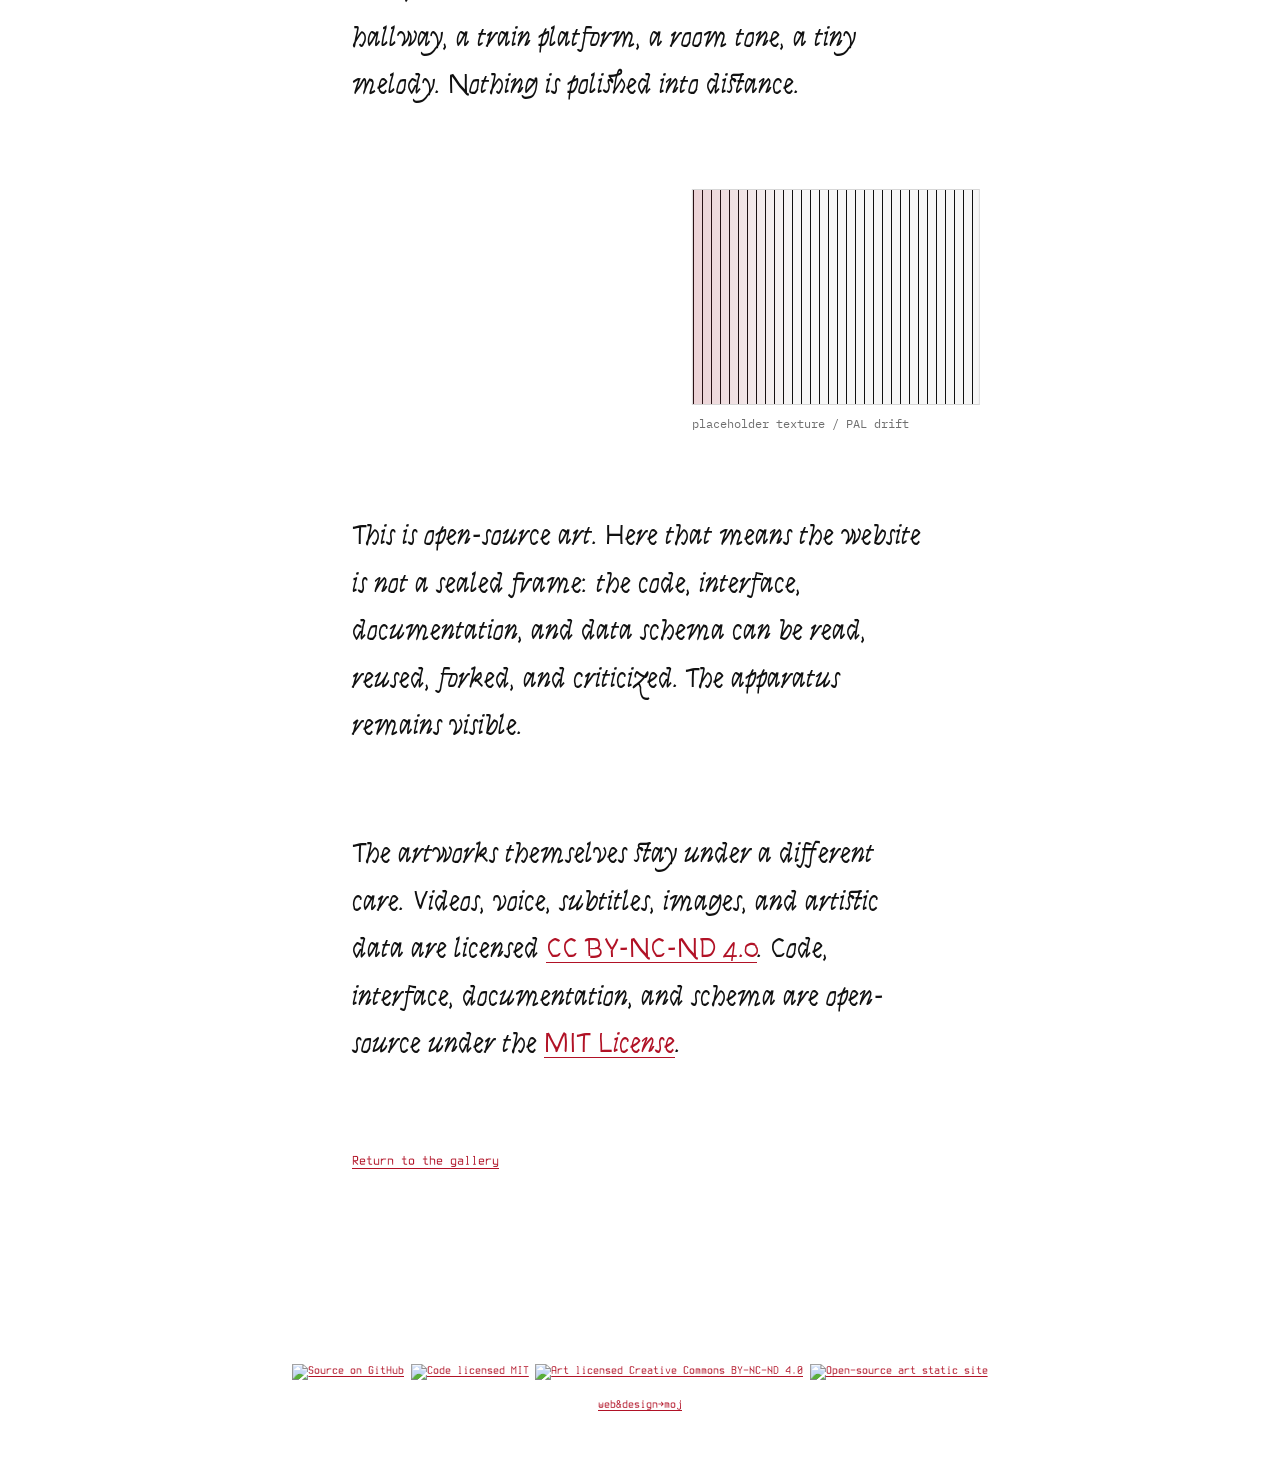
==== commit da994e64: "Polishing" ====
--- a/info.html
+++ b/info.html
@@ -32,7 +32,7 @@
         </p>
 
         <figure class="info-figure protrude-left">
-          <img src="assets/info/ipod.jpg" /></div>
+          <img src="assets/info/ipod.jpg" alt="Upcycled iPod">
           <figcaption>tired, upcycled ipod</figcaption>
         </figure>
 
--- a/assets/css/style.css
+++ b/assets/css/style.css
@@ -169,15 +169,17 @@
 }
 
 .site-header h1 {
+  max-width: 100%;
   margin: 0;
   font-family: var(--title-font);
-  font-size: clamp(4.4rem, 16vw, 12rem);
+  font-size: 10rem;
   font-weight: 500;
   line-height: 0.9;
   letter-spacing: 0;
   text-transform: none;
   color: var(--ink);
   background: transparent;
+  overflow-wrap: anywhere;
 }
 
 .site-title,
@@ -274,14 +276,25 @@
   background: var(--line);
 }
 
+.gallery.is-single {
+  grid-template-columns: minmax(0, min(100%, 22rem));
+  justify-content: center;
+  border: 0;
+  background: transparent;
+}
+
 .gallery-card {
   min-height: 24rem;
   background: var(--paper);
 }
 
+.gallery.is-single .gallery-card {
+  border: 1px solid var(--line);
+}
+
 .card-button {
   display: grid;
-  grid-template-rows: minmax(12rem, 1fr) auto;
+  grid-template-rows: auto 1fr;
   width: 100%;
   min-height: 24rem;
   padding: 0;
@@ -296,20 +309,26 @@
   color: var(--red);
 }
 
-.card-button img {
+.card-poster {
+  display: block;
   width: 100%;
-  height: 100%;
-  min-height: 12rem;
-  object-fit: cover;
+  aspect-ratio: 4 / 3;
+  overflow: hidden;
   background:
     linear-gradient(90deg, transparent 49%, rgba(0, 0, 0, 0.05) 50%, transparent 51%),
     var(--soft);
   border-bottom: 1px solid var(--line);
+}
+
+.card-button img {
+  display: block;
+  width: 100%;
+  height: 100%;
+  object-fit: cover;
   filter: grayscale(1);
 }
 
 .card-button img.is-missing {
-  border: 0;
   color: transparent;
 }
 
@@ -377,44 +396,55 @@
   inset: 0;
   z-index: 10;
   display: grid;
-  place-items: center;
+  justify-items: center;
+  align-items: start;
   padding: 1rem;
+  overflow-y: auto;
   opacity: 0;
   visibility: hidden;
   pointer-events: none;
-  transition: opacity 260ms ease;
+  transition:
+    opacity 360ms ease,
+    visibility 0s linear 360ms;
 }
 
 .video-overlay.is-visible {
   opacity: 1;
   visibility: visible;
   pointer-events: auto;
+  transition:
+    opacity 360ms ease,
+    visibility 0s;
 }
 
 .overlay-plane {
-  position: absolute;
+  position: fixed;
   inset: 0;
-  background: rgba(255, 255, 255, 0.96);
+  background: var(--paper);
 }
 
 .video-dialog {
   position: relative;
   z-index: 1;
   width: min(100%, 58rem);
-  max-height: calc(100vh - 2rem);
-  overflow: auto;
+  min-height: calc(100vh - 2rem);
   display: grid;
   gap: 1rem;
   justify-items: center;
+  align-content: center;
   padding: clamp(1rem, 4vw, 2.5rem);
-  background: var(--paper);
-  border: 1px solid var(--line);
+  background: transparent;
+  border: 0;
   text-align: center;
+  opacity: 0;
   transform: translateY(0.5rem);
-  transition: transform 260ms ease;
+  transition:
+    opacity 360ms ease,
+    transform 360ms ease;
 }
 
 .video-overlay.is-visible .video-dialog {
+  opacity: 1;
   transform: translateY(0);
 }
 
@@ -423,7 +453,9 @@
   right: 0.75rem;
   top: 0.75rem;
   width: 2.5rem;
+  border: 0;
   padding: 0;
+  background: transparent;
   color: var(--red);
   font-family: var(--accent-font);
   font-size: 1rem;
@@ -510,12 +542,23 @@
 }
 
 .info-figure {
-  width: min(18rem, 62vw);
+  width: min(18rem, 100%);
   margin: 0 0 clamp(2.5rem, 7vw, 5rem);
   font-family: var(--ui-font);
   font-size: 0.72rem;
   line-height: 1.5;
   color: var(--muted);
+}
+
+.info-figure img,
+.info-figure .placeholder-image {
+  display: block;
+  width: 100%;
+  max-width: 100%;
+}
+
+.info-figure img {
+  height: auto;
 }
 
 .protrude-left {
@@ -552,7 +595,7 @@
 
 @media (max-width: 640px) {
   .site-header h1 {
-    font-size: clamp(4rem, 22vw, 7rem);
+    font-size: 4.25rem;
   }
 
   .gallery-card,
@@ -560,13 +603,37 @@
     min-height: 21rem;
   }
 
+  .info-figure {
+    width: 100%;
+  }
+}
+
+@media (max-width: 420px) {
+  .site-header {
+    padding-inline: 0.75rem;
+  }
+
+  .site-header h1 {
+    font-size: 3.25rem;
+  }
+}
+
+@media (min-width: 641px) and (max-width: 960px) {
+  .site-header h1 {
+    font-size: 6.5rem;
+  }
+}
+
+@media (max-width: 820px) {
   .protrude-left,
   .protrude-right {
     transform: none;
   }
-
-  .info-figure {
-    width: 100%;
+}
+
+@media (min-width: 1200px) {
+  .site-header h1 {
+    font-size: 12rem;
   }
 }
 
